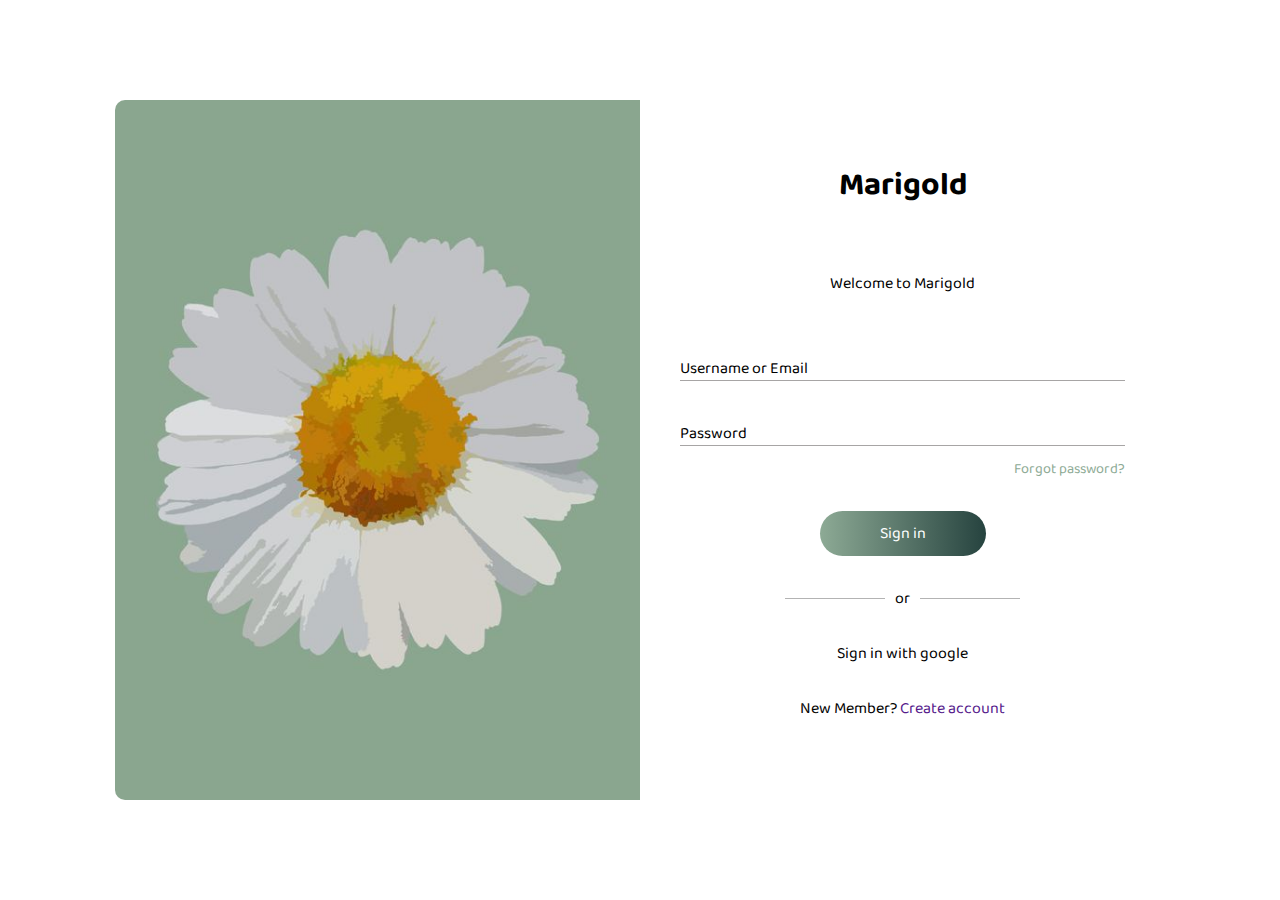
==== loginPage.html @ bd5ee0fd "c" ====
<!DOCTYPE html>
<html lang="en">

<head>
    <meta charset="UTF-8">
    <meta name="viewport" content="width=device-width, initial-scale=1.0">
    <title>Document</title>
    <link rel="stylesheet" href="/css/loginPage.css">
</head>

<body>
    <div class="container">
        <div class="container2">
            <div class="carousel">
                <div class="slider" data-slides>
                    <div class="slide" data-active><img src="./image/loginPage1.jpg" alt=""></div>
                    <div class="slide"><img src="./image/loginPage.jpg" alt=""></div>
                    <div class="slide"><img src="./image/loginPage3.jpg" alt=""></div>
                </div>
                <div data-button>
                    <div data-active></div>
                    <div></div>
                    <div></div>
                </div>
            </div>
            <div class="loginBox">
                <h1>Marigold</h1>
                <span>Welcome to Marigold</span>
                <form action="">
                    <div class="input-group">
                        <input type="text" name="userName" required="">
                        <label for="userName">Username or Email</label>
                    </div>
                    <div class="input-group">
                        <input type="password" name="password" required="">
                        <label for="password">Password</label>
                    </div>
                    <div class="forgotPassword"><a href="">Forgot password?</a></div>
                    <button type="submit">Sign in</button>

                </form>
                <div class="or">or</div>
                <div class="google">Sign in with google</div>
                <div class="signuplink">New Member? <a href="">Create account</a></div>
            </div>
        </div>
    </div>
</body>
<script src="./js/loginPage.js"></script>

</html>
---- css/loginPage.css ----
@import url('https://fonts.googleapis.com/css2?family=Baloo+2:wght@400;500;700&family=Mali:wght@400;600;700&family=Roboto:wght@300;400;700&display=swap&family=Merienda:wght@400;600;700;800;900&display=swap');

* {
    padding: 0;
    margin: 0;
    box-sizing: border-box;
    text-decoration: none;
    scroll-behavior: smooth;
    text-decoration: none;
    list-style: none;
    outline: none;
    font-family: var(--font-1), var(--font-4);
    ;
}

:root {
    --color--1: #F5EADE;
    --color--2: #111311;
    --color--3: #8DAA95;
    --color--4: #26433F;
    --color--5: #3F3682;
    --color--6: #AC5BA3;
    --color--7: #D7B4B2;
    --color--8: #325454;
    --font-1: 'Baloo 2';
    --font-2: 'Mali';
    --font-3: 'Roboto';
    --font-4: 'Merienda';
}

body {

    background-size: cover;
    background-repeat: no-repeat;
    animation: back 40s infinite;
}

@keyframes back {
    0% {
        background-image: url('/image/background1.jpg');
    }

    20% {
        background-image: url('/image/background2.png');
    }

    40% {
        background-image: url('/image/product3.jpg');
    }

    60% {
        background-image: url('/image/followalong2.jpg');
    }

    80% {
        background-image: url('/image/followalong3.jpg');
    }

    100% {
        background-image: url('/image/background1.jpg');
    }

}

.container {
    min-width: 100%;
    height: 100vh;
    background-color: rgba(255, 255, 255, 0.176);
    backdrop-filter: blur(10px);
    -webkit-backdrop-filter: blur(10px);
    display: flex;
    justify-content: center;
    align-items: center;

}

.container2 {
    display: grid;
    grid-template-columns: 50% 50%;
    height: 700px;
    aspect-ratio: 3/2;
    border-radius: 10px;
    background-color: white;
}

.container2 .carousel {
    height: 100%;
    width: 100%;
}

.container2 .carousel .slider {
    width: 100%;
    height: 100%;
    display: flex;
    inset: 0;
}

.slider {
    position: relative;
}



.slider .slide {
    width: 100%;
    height: 100%;
    clip-path: circle(150% at 0 51%);
    position: absolute;

}

.slide:not([data-active]) {
    clip-path: circle(0% at 0 50%);
    animation: out 3s;
}

.slide[data-active] {
    z-index: 3;
    animation-fill-mode: forwards;
    animation: in 5s forwards;
}

@keyframes in {

    0% {
        clip-path: circle(0% at 0 50%);
    }

    100% {
        clip-path: circle(150% at 0 50%);
    }
}

@keyframes out {

    0% {
        clip-path: circle(150% at 0 50%);
    }

    100% {

        clip-path: circle(0% at 0 50%);
    }
}

.container2 .carousel img {
    border-radius: 10px 0 0 10px;
    object-fit: cover;
    object-position: center;
    width: 100%;
    height: 100%;
}

.container2 .carousel .radio {
    position: absolute;
    top: 0px;
}



.container2:nth-child(2) {
    width: 100%;
    height: 100%;
}

.container2 .loginBox {
    padding: 20px 40px;
    text-align: center;
}


.loginBox h1 {
    margin: 40px 0px 60px 0px;
    font-size: 2rem;
    font-style: var(--font-4);
}

.loginBox span {
    display: block;
    margin: 60px 0px;

}

.loginBox .input-group {
    margin: 40px 0 10px 0px;
    position: relative;
    width: 100%;
}

.input-group label {
    position: absolute;
    pointer-events: none;
    top: 0;
    left: 0;
    transition: 0.3s;

}

.input-group input {
    width: 100%;
    padding: 0px;
    border: none;
    border-bottom: 1px solid rgb(167, 165, 165);

}

.loginBox .input-group input:focus~label,
.loginBox .input-group input:valid~label {
    top: -20px;
    left: 0;
    font-size: 12px;
}

.forgotPassword {
    text-align: right;
}

.forgotPassword a {
    font-size: 0.9rem;
    color: var(--color--3);
}

.forgotPassword a:hover {
    color: var(--color--6);

}

button {
    margin: 30px 0px;
    padding: 10px 60px;
    font-size: 1rem;
    color: white;
    border-radius: 500px;
    border: none;
    cursor: pointer;
    background: linear-gradient(to left, var(--color--4), var(--color--3) 50%) right;
    background-size: 200%;
    transition: .5s ease-out;
}

button:hover {
    background-position: left;
}

.loginBox .or {
    display: flex;
    justify-content: center;
    align-items: center;
    margin: 0px 2px;
}

.loginBox .or::before {
    display: inline-block;
    content: "";
    width: 100px;
    height: 1px;
    background-color: #b3b3b3;
    margin: 0px 10px;
}

.loginBox .or::after {
    display: inline-block;
    content: "";
    width: 100px;
    height: 1px;
    background-color: #b3b3b3;
    margin: 0px 10px;
}

.google {
    margin: 30px 0px;
}

.signupLink {
    margin: 30px 0px;
}
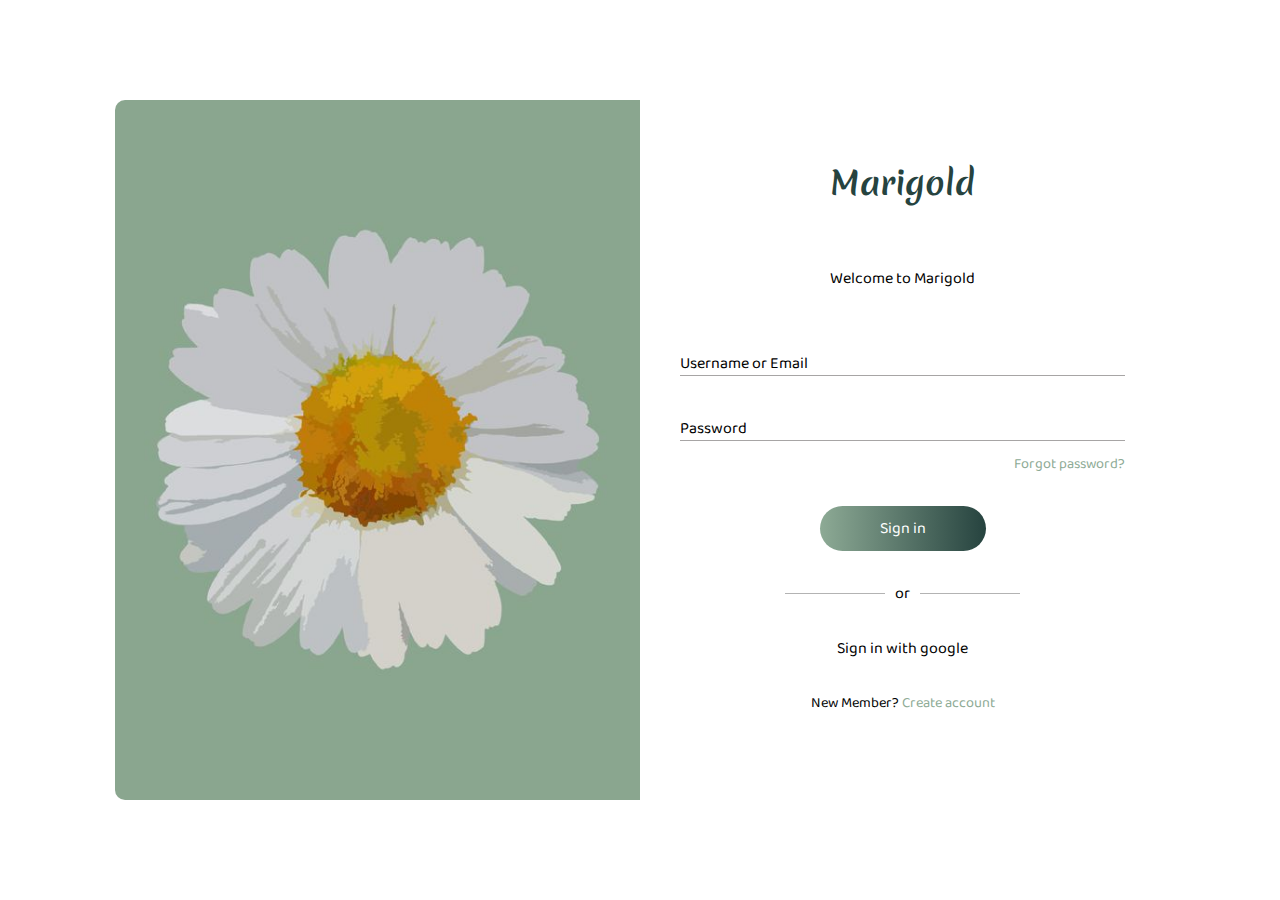
==== commit 1dbe0774: "f" ====
--- a/loginPage.html
+++ b/loginPage.html
@@ -17,11 +17,11 @@
                     <div class="slide"><img src="./image/loginPage.jpg" alt=""></div>
                     <div class="slide"><img src="./image/loginPage3.jpg" alt=""></div>
                 </div>
-                <div data-button>
+                <!-- <div data-button>
                     <div data-active></div>
                     <div></div>
                     <div></div>
-                </div>
+                </div> -->
             </div>
             <div class="loginBox">
                 <h1>Marigold</h1>
@@ -41,7 +41,7 @@
                 </form>
                 <div class="or">or</div>
                 <div class="google">Sign in with google</div>
-                <div class="signuplink">New Member? <a href="">Create account</a></div>
+                <div class="signuplink">New Member? <a href="/signupPage.html">Create account</a></div>
             </div>
         </div>
     </div>
--- a/css/loginPage.css
+++ b/css/loginPage.css
@@ -1,4 +1,4 @@
-@import url('https://fonts.googleapis.com/css2?family=Baloo+2:wght@400;500;700&family=Mali:wght@400;600;700&family=Roboto:wght@300;400;700&display=swap&family=Merienda:wght@400;600;700;800;900&display=swap');
+@import url('https://fonts.googleapis.com/css2?family=Baloo+2:wght@400;500;700;800&family=Mali:wght@300;400;700&family=Merienda:wght@400;600;700;800;900&display=swap');
 
 * {
     padding: 0;
@@ -6,7 +6,7 @@
     box-sizing: border-box;
     text-decoration: none;
     scroll-behavior: smooth;
-    text-decoration: none;
+
     list-style: none;
     outline: none;
     font-family: var(--font-1), var(--font-4);
@@ -29,10 +29,12 @@
 }
 
 body {
-
+    width: 100%;
+    height: 100%;
     background-size: cover;
     background-repeat: no-repeat;
     animation: back 40s infinite;
+
 }
 
 @keyframes back {
@@ -63,15 +65,14 @@
 }
 
 .container {
+
     min-width: 100%;
     height: 100vh;
     background-color: rgba(255, 255, 255, 0.176);
     backdrop-filter: blur(10px);
-    -webkit-backdrop-filter: blur(10px);
     display: flex;
     justify-content: center;
     align-items: center;
-
 }
 
 .container2 {
@@ -81,6 +82,7 @@
     aspect-ratio: 3/2;
     border-radius: 10px;
     background-color: white;
+
 }
 
 .container2 .carousel {
@@ -93,19 +95,20 @@
     height: 100%;
     display: flex;
     inset: 0;
-}
-
-.slider {
     position: relative;
 }
 
 
 
+
+
 .slider .slide {
+
     width: 100%;
     height: 100%;
     clip-path: circle(150% at 0 51%);
     position: absolute;
+    inset: 0;
 
 }
 
@@ -120,30 +123,8 @@
     animation: in 5s forwards;
 }
 
-@keyframes in {
-
-    0% {
-        clip-path: circle(0% at 0 50%);
-    }
-
-    100% {
-        clip-path: circle(150% at 0 50%);
-    }
-}
-
-@keyframes out {
-
-    0% {
-        clip-path: circle(150% at 0 50%);
-    }
-
-    100% {
-
-        clip-path: circle(0% at 0 50%);
-    }
-}
-
 .container2 .carousel img {
+    display: block;
     border-radius: 10px 0 0 10px;
     object-fit: cover;
     object-position: center;
@@ -151,13 +132,6 @@
     height: 100%;
 }
 
-.container2 .carousel .radio {
-    position: absolute;
-    top: 0px;
-}
-
-
-
 .container2:nth-child(2) {
     width: 100%;
     height: 100%;
@@ -170,9 +144,11 @@
 
 
 .loginBox h1 {
+
     margin: 40px 0px 60px 0px;
     font-size: 2rem;
-    font-style: var(--font-4);
+    color: var(--color--4);
+    font-family: var(--font-4);
 }
 
 .loginBox span {
@@ -236,6 +212,7 @@
     background: linear-gradient(to left, var(--color--4), var(--color--3) 50%) right;
     background-size: 200%;
     transition: .5s ease-out;
+
 }
 
 button:hover {
@@ -271,6 +248,114 @@
     margin: 30px 0px;
 }
 
-.signupLink {
+.signuplink {
     margin: 30px 0px;
+    font-size: 0.9rem;
+}
+
+.signuplink a {
+    color: var(--color--3);
+
+}
+
+.signuplink a:hover {
+    color: var(--color--6);
+}
+
+@keyframes in {
+
+    0% {
+        clip-path: circle(0% at 0 50%);
+    }
+
+    100% {
+        clip-path: circle(150% at 0 50%);
+    }
+}
+
+@keyframes out {
+
+    0% {
+        clip-path: circle(150% at 0 50%);
+    }
+
+    100% {
+
+        clip-path: circle(0% at 0 50%);
+    }
+}
+
+@media (max-width:1080px) {
+    .container2 {
+
+
+        height: 500px;
+
+
+    }
+
+    .container2 .loginBox {
+        padding: 20px 20px;
+
+    }
+
+    .loginBox h1 {
+
+        margin: 20px 0px 20px 0px;
+
+    }
+
+    .loginBox span {
+        display: block;
+        margin: 15px 0px;
+
+    }
+
+    button {
+        margin: 15px 0px;
+        padding: 7px 40px;
+    }
+
+    .google {
+        margin: 15px 0px;
+    }
+
+    .signuplink {
+        margin: 0px;
+
+    }
+}
+
+@media (max-width:800px) {
+    .carousel {
+        display: none;
+    }
+
+    .container2 .loginBox {
+        padding: 20px 30px;
+
+    }
+
+    .container2 {
+
+        aspect-ratio: 1.5/2;
+        grid-template-columns: 100%;
+
+    }
+
+
+}
+
+@media (max-width:450px) {
+    .container2 {
+        width: 100vw;
+        height: 100vh;
+        border-radius: 0;
+        place-items: center;
+    }
+
+    .container2 .loginBox {
+
+        width: 100%;
+    }
 }